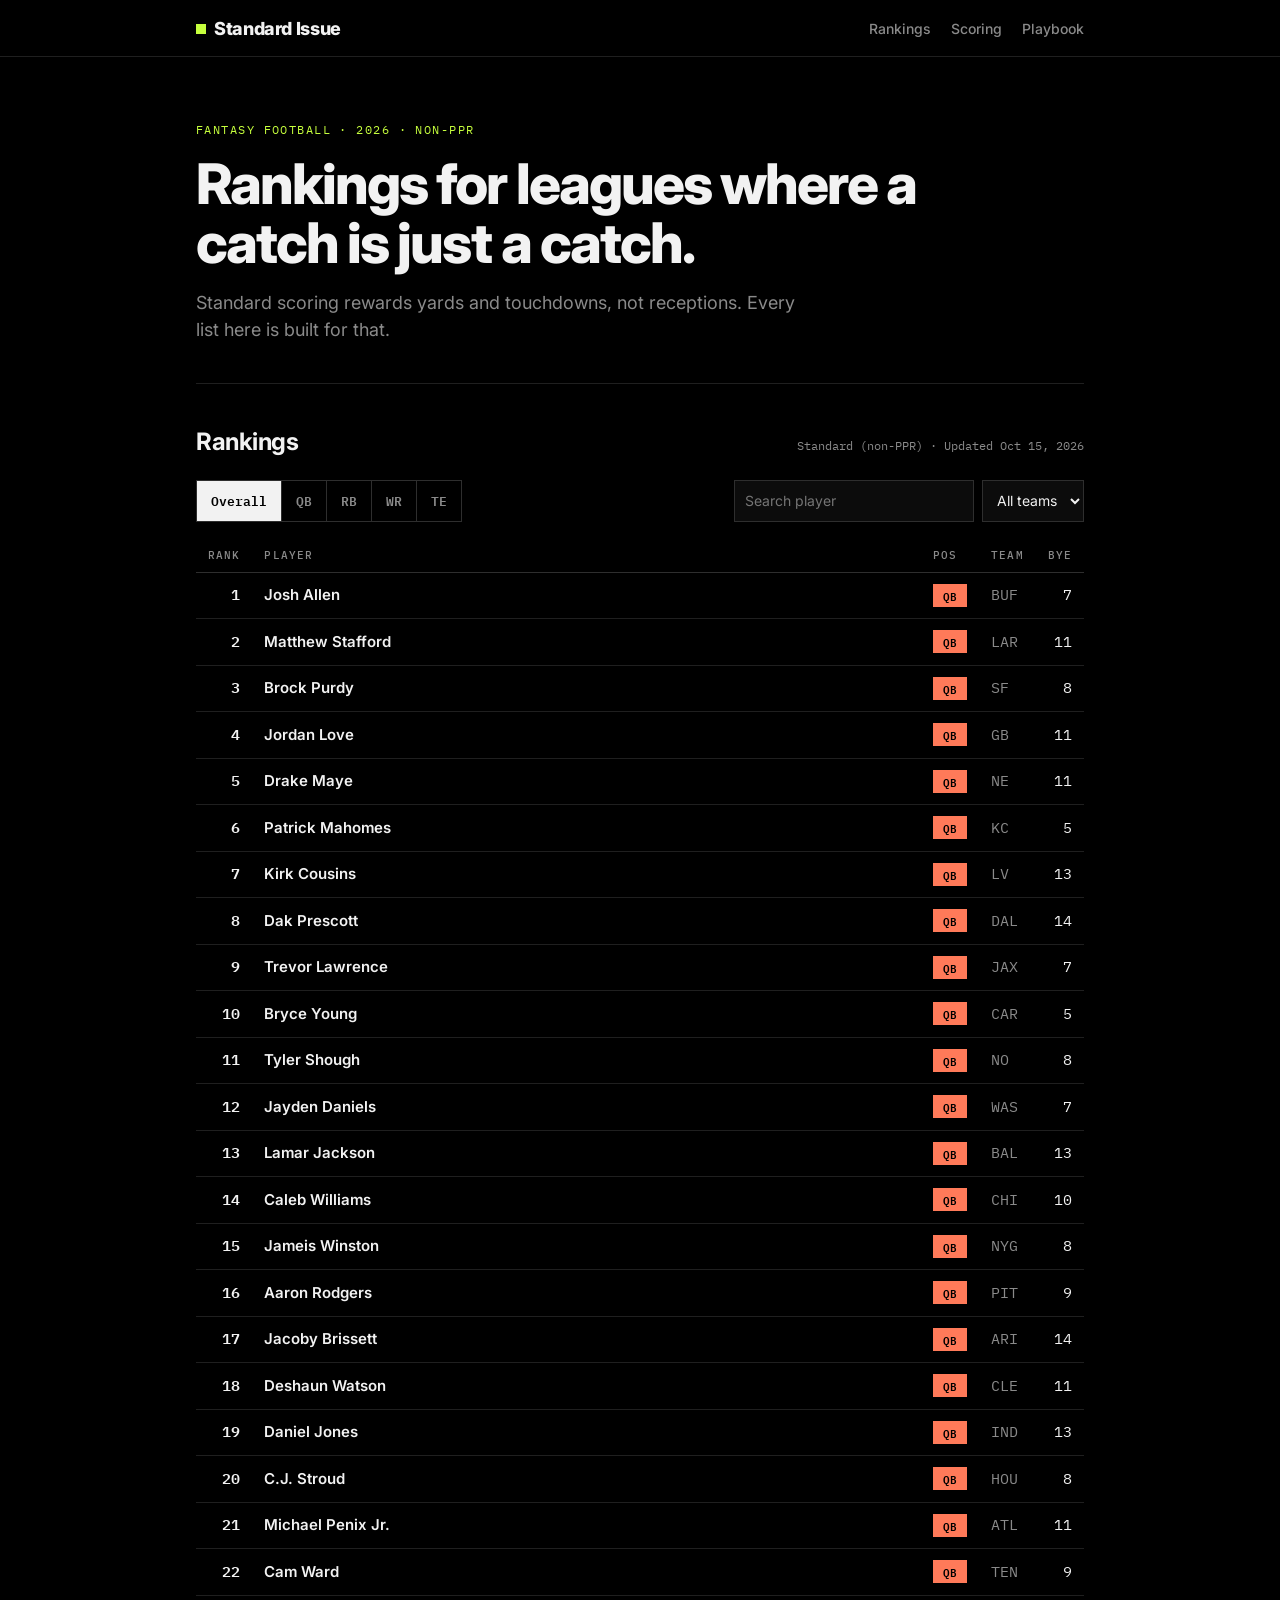
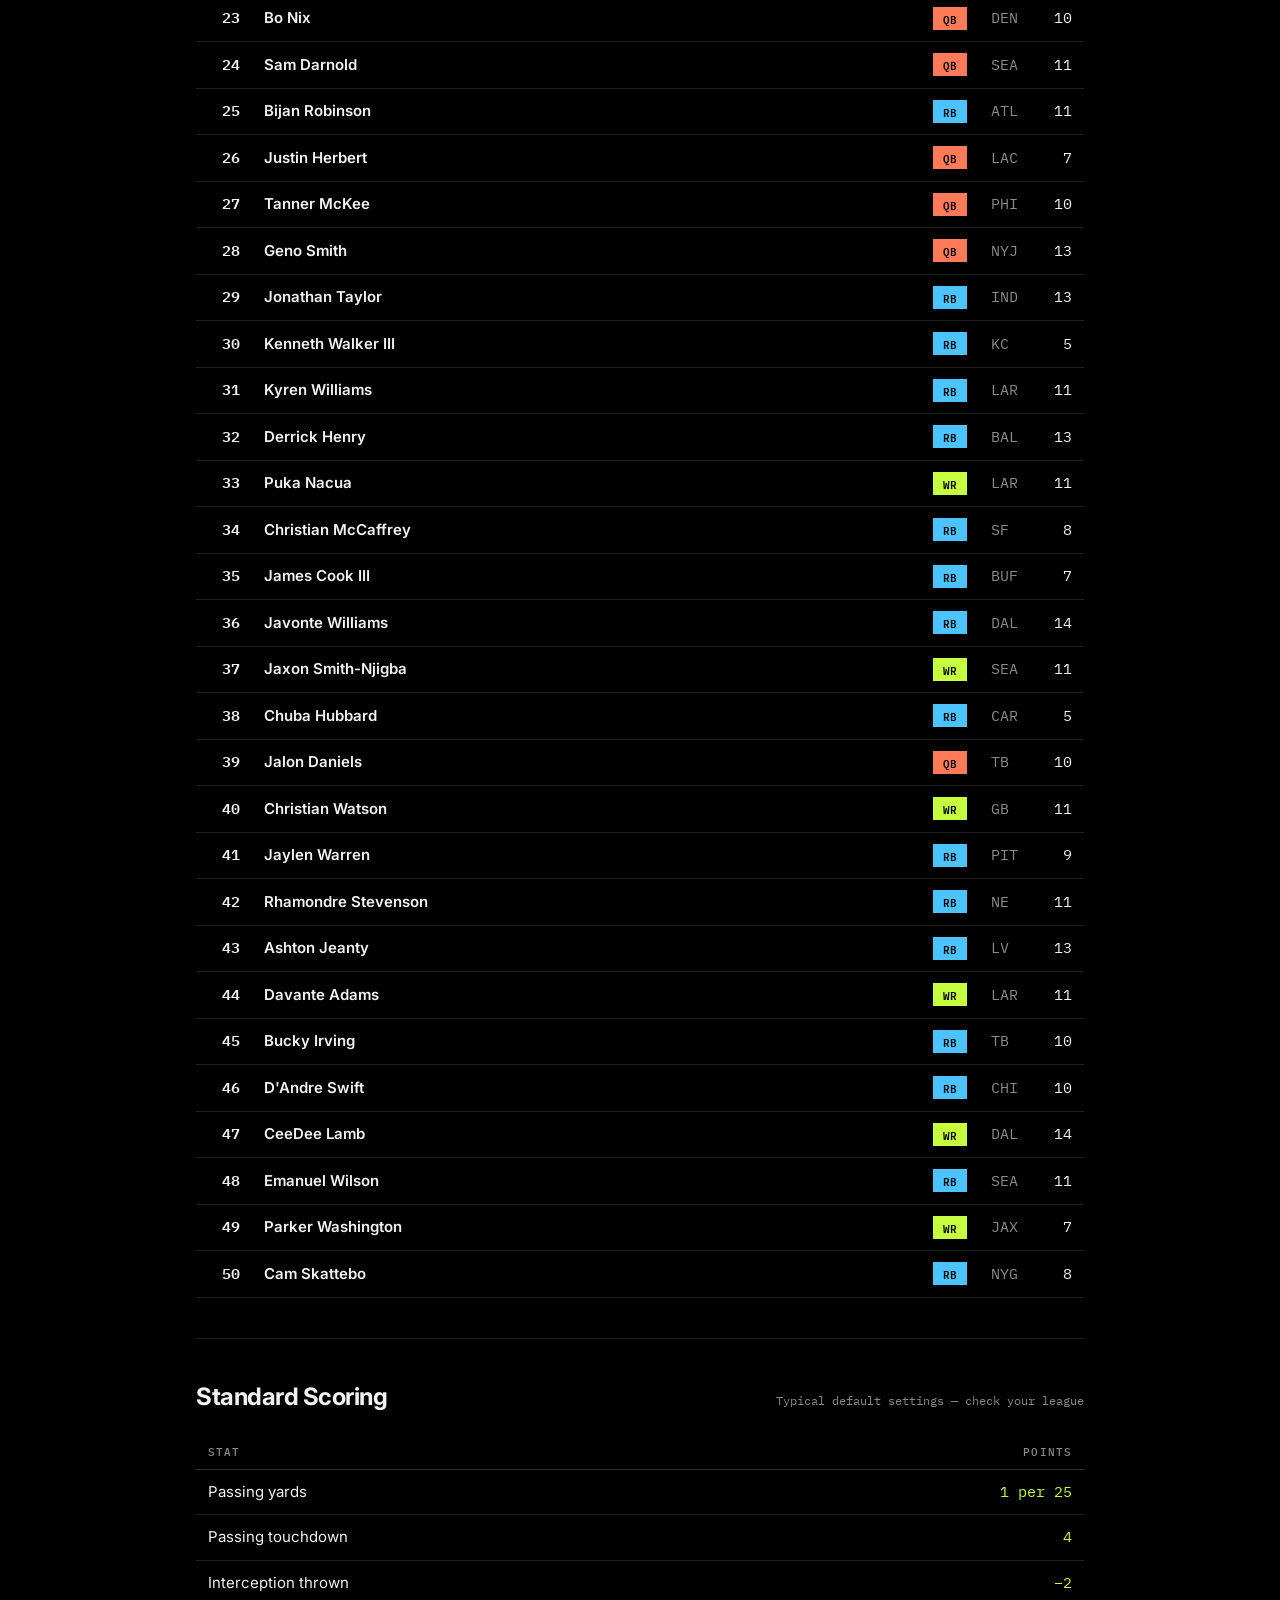
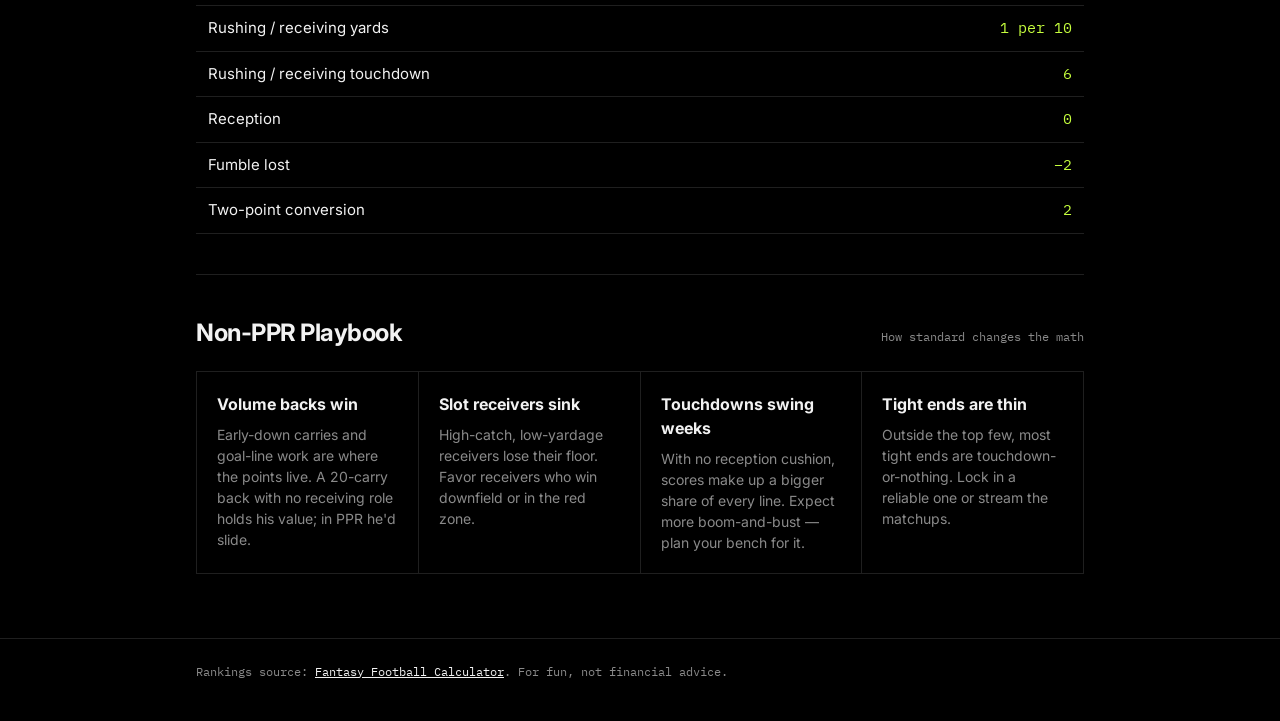
==== index.html @ daacd96c "Standard Issue: non-PPR fantasy rankings site Co-Authored-By: Claude Opus 5.5 <noreply@anthropic.com" ====
<!doctype html>
<html lang="en">
<head>
  <meta charset="utf-8">
  <meta name="viewport" content="width=device-width, initial-scale=1">
  <title>Standard Issue — Non-PPR Fantasy Football Rankings</title>
  <meta name="description" content="Fantasy football rankings and resources for standard (non-PPR) scoring leagues.">
  <link rel="preconnect" href="https://fonts.googleapis.com">
  <link rel="preconnect" href="https://fonts.gstatic.com" crossorigin>
  <link href="https://fonts.googleapis.com/css2?family=IBM+Plex+Mono:wght@400;500;600&family=Inter:wght@400;500;700;800&display=swap" rel="stylesheet">
  <link rel="stylesheet" href="assets/style.css">
</head>
<body>
  <header class="site-header">
    <div class="wrap">
      <a class="brand" href="#rankings">Standard Issue</a>
      <nav>
        <a href="#rankings">Rankings</a>
        <a href="#scoring">Scoring</a>
        <a href="#playbook">Playbook</a>
      </nav>
    </div>
  </header>

  <main class="wrap">
    <section class="hero">
      <p class="eyebrow">Fantasy football · <span id="season">2026</span> · Non-PPR</p>
      <h1>Rankings for leagues where a catch is just a catch.</h1>
      <p class="lede">Standard scoring rewards yards and touchdowns, not receptions. Every list here is built for that.</p>
    </section>

    <section id="rankings" class="block">
      <div class="block-head">
        <h2>Rankings</h2>
        <p class="meta" id="meta">Loading…</p>
      </div>

      <div class="controls">
        <div class="tabs" role="tablist" aria-label="Position">
          <button role="tab" data-pos="ALL" aria-selected="true">Overall</button>
          <button role="tab" data-pos="QB">QB</button>
          <button role="tab" data-pos="RB">RB</button>
          <button role="tab" data-pos="WR">WR</button>
          <button role="tab" data-pos="TE">TE</button>
        </div>
        <div class="filters">
          <input id="search" type="search" placeholder="Search player" aria-label="Search player">
          <select id="team" aria-label="Filter by team"><option value="">All teams</option></select>
        </div>
      </div>

      <div class="table-wrap">
        <table>
          <thead>
            <tr>
              <th class="num">Rank</th>
              <th>Player</th>
              <th class="pos-col">Pos</th>
              <th>Team</th>
              <th class="num">Bye</th>
            </tr>
          </thead>
          <tbody id="rows"></tbody>
        </table>
        <p class="empty" id="empty" hidden>No players match.</p>
      </div>
    </section>

    <section id="scoring" class="block">
      <div class="block-head"><h2>Standard Scoring</h2><p class="meta">Typical default settings — check your league</p></div>
      <div class="table-wrap">
        <table class="scoring">
          <thead><tr><th>Stat</th><th class="num">Points</th></tr></thead>
          <tbody>
            <tr><td>Passing yards</td><td class="num">1 per 25</td></tr>
            <tr><td>Passing touchdown</td><td class="num">4</td></tr>
            <tr><td>Interception thrown</td><td class="num">−2</td></tr>
            <tr><td>Rushing / receiving yards</td><td class="num">1 per 10</td></tr>
            <tr><td>Rushing / receiving touchdown</td><td class="num">6</td></tr>
            <tr><td>Reception</td><td class="num">0</td></tr>
            <tr><td>Fumble lost</td><td class="num">−2</td></tr>
            <tr><td>Two-point conversion</td><td class="num">2</td></tr>
          </tbody>
        </table>
      </div>
    </section>

    <section id="playbook" class="block">
      <div class="block-head"><h2>Non-PPR Playbook</h2><p class="meta">How standard changes the math</p></div>
      <div class="cards">
        <article>
          <h3>Volume backs win</h3>
          <p>Early-down carries and goal-line work are where the points live. A 20-carry back with no receiving role holds his value; in PPR he'd slide.</p>
        </article>
        <article>
          <h3>Slot receivers sink</h3>
          <p>High-catch, low-yardage receivers lose their floor. Favor receivers who win downfield or in the red zone.</p>
        </article>
        <article>
          <h3>Touchdowns swing weeks</h3>
          <p>With no reception cushion, scores make up a bigger share of every line. Expect more boom-and-bust — plan your bench for it.</p>
        </article>
        <article>
          <h3>Tight ends are thin</h3>
          <p>Outside the top few, most tight ends are touchdown-or-nothing. Lock in a reliable one or stream the matchups.</p>
        </article>
      </div>
    </section>
  </main>

  <footer class="site-footer">
    <div class="wrap">
      <p>Rankings source: <a id="source-link" href="#" target="_blank" rel="noopener">—</a>. For fun, not financial advice.</p>
    </div>
  </footer>

  <script src="assets/app.js"></script>
</body>
</html>
---- assets/style.css ----
:root {
  --bg: #000;
  --panel: #0c0c0c;
  --line: #1f1f1f;
  --line-strong: #2e2e2e;
  --text: #f2f2f2;
  --muted: #8a8a8a;
  --accent: #c6ff3d;
  --qb: #ff7a59;
  --rb: #4cc3ff;
  --wr: #c6ff3d;
  --te: #ffcc33;
  --mono: "IBM Plex Mono", ui-monospace, monospace;
  --sans: "Inter", system-ui, -apple-system, sans-serif;
}

* { box-sizing: border-box; }
html { scroll-behavior: smooth; }
body {
  margin: 0;
  background: var(--bg);
  color: var(--text);
  font-family: var(--sans);
  line-height: 1.5;
  -webkit-font-smoothing: antialiased;
}
a { color: inherit; }
.wrap { max-width: 920px; margin: 0 auto; padding: 0 16px; }

/* Header */
.site-header {
  position: sticky; top: 0; z-index: 10;
  background: rgba(0,0,0,.88);
  backdrop-filter: blur(8px);
  border-bottom: 1px solid var(--line);
}
.site-header .wrap { display: flex; align-items: center; justify-content: space-between; height: 56px; }
.brand { font-weight: 800; letter-spacing: -.02em; text-decoration: none; font-size: 18px; }
.brand::before { content: ""; display: inline-block; width: 10px; height: 10px; background: var(--accent); margin-right: 8px; vertical-align: 1px; }
nav { display: flex; gap: 20px; }
nav a { text-decoration: none; color: var(--muted); font-size: 14px; font-weight: 500; }
nav a:hover { color: var(--text); }

/* Hero */
.hero { padding: 64px 0 40px; }
.eyebrow { font-family: var(--mono); font-size: 12px; text-transform: uppercase; letter-spacing: .12em; color: var(--accent); margin: 0 0 16px; }
h1 { font-size: clamp(32px, 6vw, 56px); line-height: 1.05; letter-spacing: -.035em; font-weight: 800; margin: 0 0 16px; max-width: 14em; }
.lede { color: var(--muted); font-size: 18px; max-width: 34em; margin: 0; }

/* Blocks */
.block { padding: 40px 0; border-top: 1px solid var(--line); scroll-margin-top: 56px; }
.block-head { display: flex; align-items: baseline; justify-content: space-between; gap: 16px; flex-wrap: wrap; margin-bottom: 20px; }
h2 { font-size: 24px; letter-spacing: -.02em; margin: 0; }
.meta { font-family: var(--mono); font-size: 12px; color: var(--muted); margin: 0; }

/* Controls */
.controls { display: flex; justify-content: space-between; gap: 12px; flex-wrap: wrap; margin-bottom: 16px; }
.tabs { display: flex; border: 1px solid var(--line-strong); }
.tabs button {
  background: none; border: 0; color: var(--muted);
  font: 600 13px var(--mono); padding: 9px 14px; cursor: pointer;
  border-right: 1px solid var(--line-strong);
}
.tabs button:last-child { border-right: 0; }
.tabs button:hover { color: var(--text); }
.tabs button[aria-selected="true"] { background: var(--text); color: #000; }
.filters { display: flex; gap: 8px; flex: 1; justify-content: flex-end; min-width: 240px; }
input, select {
  background: var(--panel); color: var(--text);
  border: 1px solid var(--line-strong); border-radius: 0;
  font: 14px var(--sans); padding: 8px 10px;
}
input { flex: 1; min-width: 0; max-width: 240px; }
input:focus, select:focus, .tabs button:focus-visible { outline: 2px solid var(--accent); outline-offset: -2px; }

/* Table */
.table-wrap { overflow-x: auto; }
table { width: 100%; border-collapse: collapse; font-size: 15px; }
th {
  text-align: left; font: 500 11px var(--mono); text-transform: uppercase; letter-spacing: .1em;
  color: var(--muted); padding: 10px 12px; border-bottom: 1px solid var(--line-strong);
}
td { padding: 11px 12px; border-bottom: 1px solid var(--line); white-space: nowrap; }
tbody tr:hover td { background: var(--panel); }
.num { text-align: right; font-family: var(--mono); font-variant-numeric: tabular-nums; }
td.rank { font-weight: 600; width: 64px; }
td.player { font-weight: 600; width: 100%; }
td.team { font-family: var(--mono); color: var(--muted); }
.pos {
  display: inline-block; min-width: 34px; text-align: center;
  font: 600 11px var(--mono); padding: 2px 6px; color: #000;
}
.pos.QB { background: var(--qb); } .pos.RB { background: var(--rb); }
.pos.WR { background: var(--wr); } .pos.TE { background: var(--te); }
.tier-break td { border-top: 1px solid var(--line-strong); }
.empty { color: var(--muted); padding: 24px 12px; margin: 0; }
.scoring td.num { color: var(--accent); }

/* Cards */
.cards { display: grid; grid-template-columns: repeat(auto-fit, minmax(200px, 1fr)); gap: 1px; background: var(--line); border: 1px solid var(--line); }
.cards article { background: var(--bg); padding: 20px; }
.cards h3 { font-size: 16px; margin: 0 0 8px; }
.cards p { color: var(--muted); font-size: 14px; margin: 0; }

/* Footer */
.site-footer { border-top: 1px solid var(--line); padding: 24px 0 40px; margin-top: 24px; }
.site-footer p { font-family: var(--mono); font-size: 12px; color: var(--muted); margin: 0; }
.site-footer a { color: var(--text); }

@media (max-width: 600px) {
  nav { gap: 14px; }
  .hero { padding: 40px 0 28px; }
  .filters { justify-content: stretch; min-width: 100%; }
  input { max-width: none; }
  td, th { padding: 10px 8px; }
  .pos-col, td.poscell { display: none; }
}
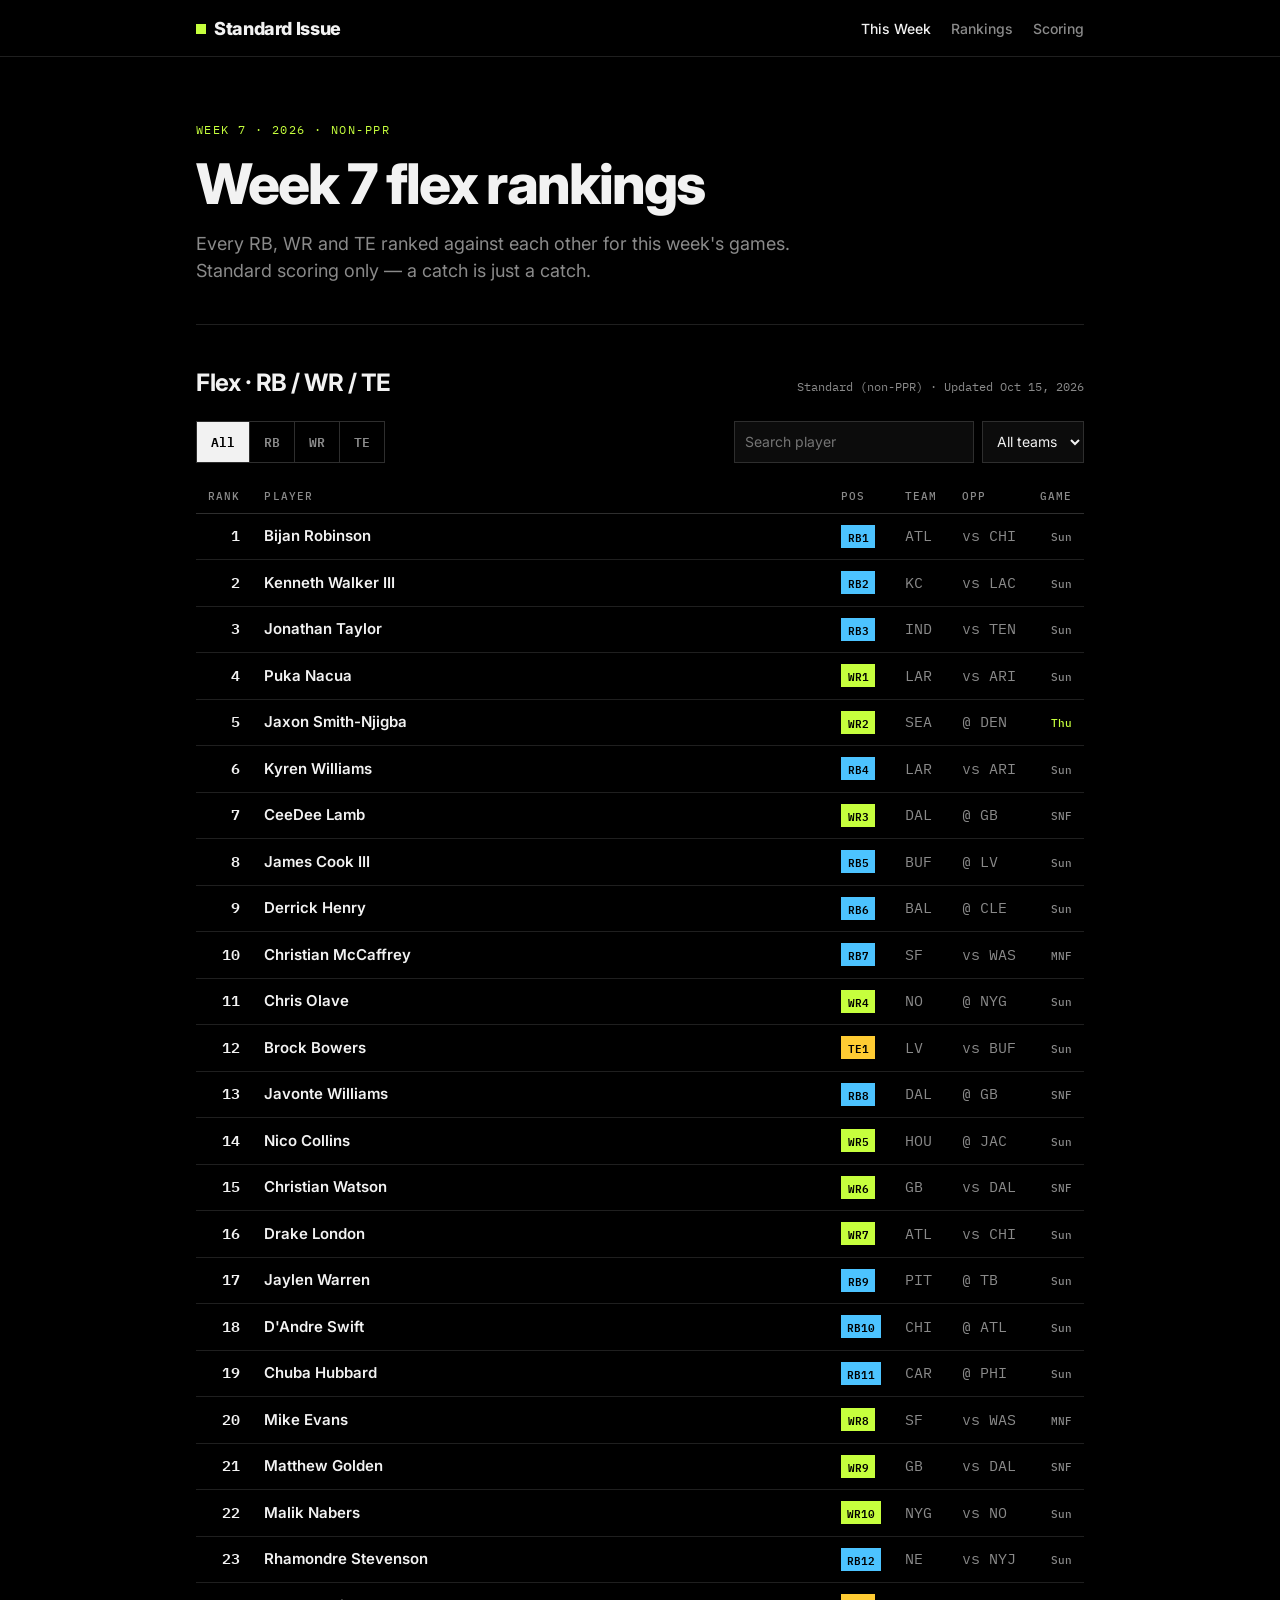
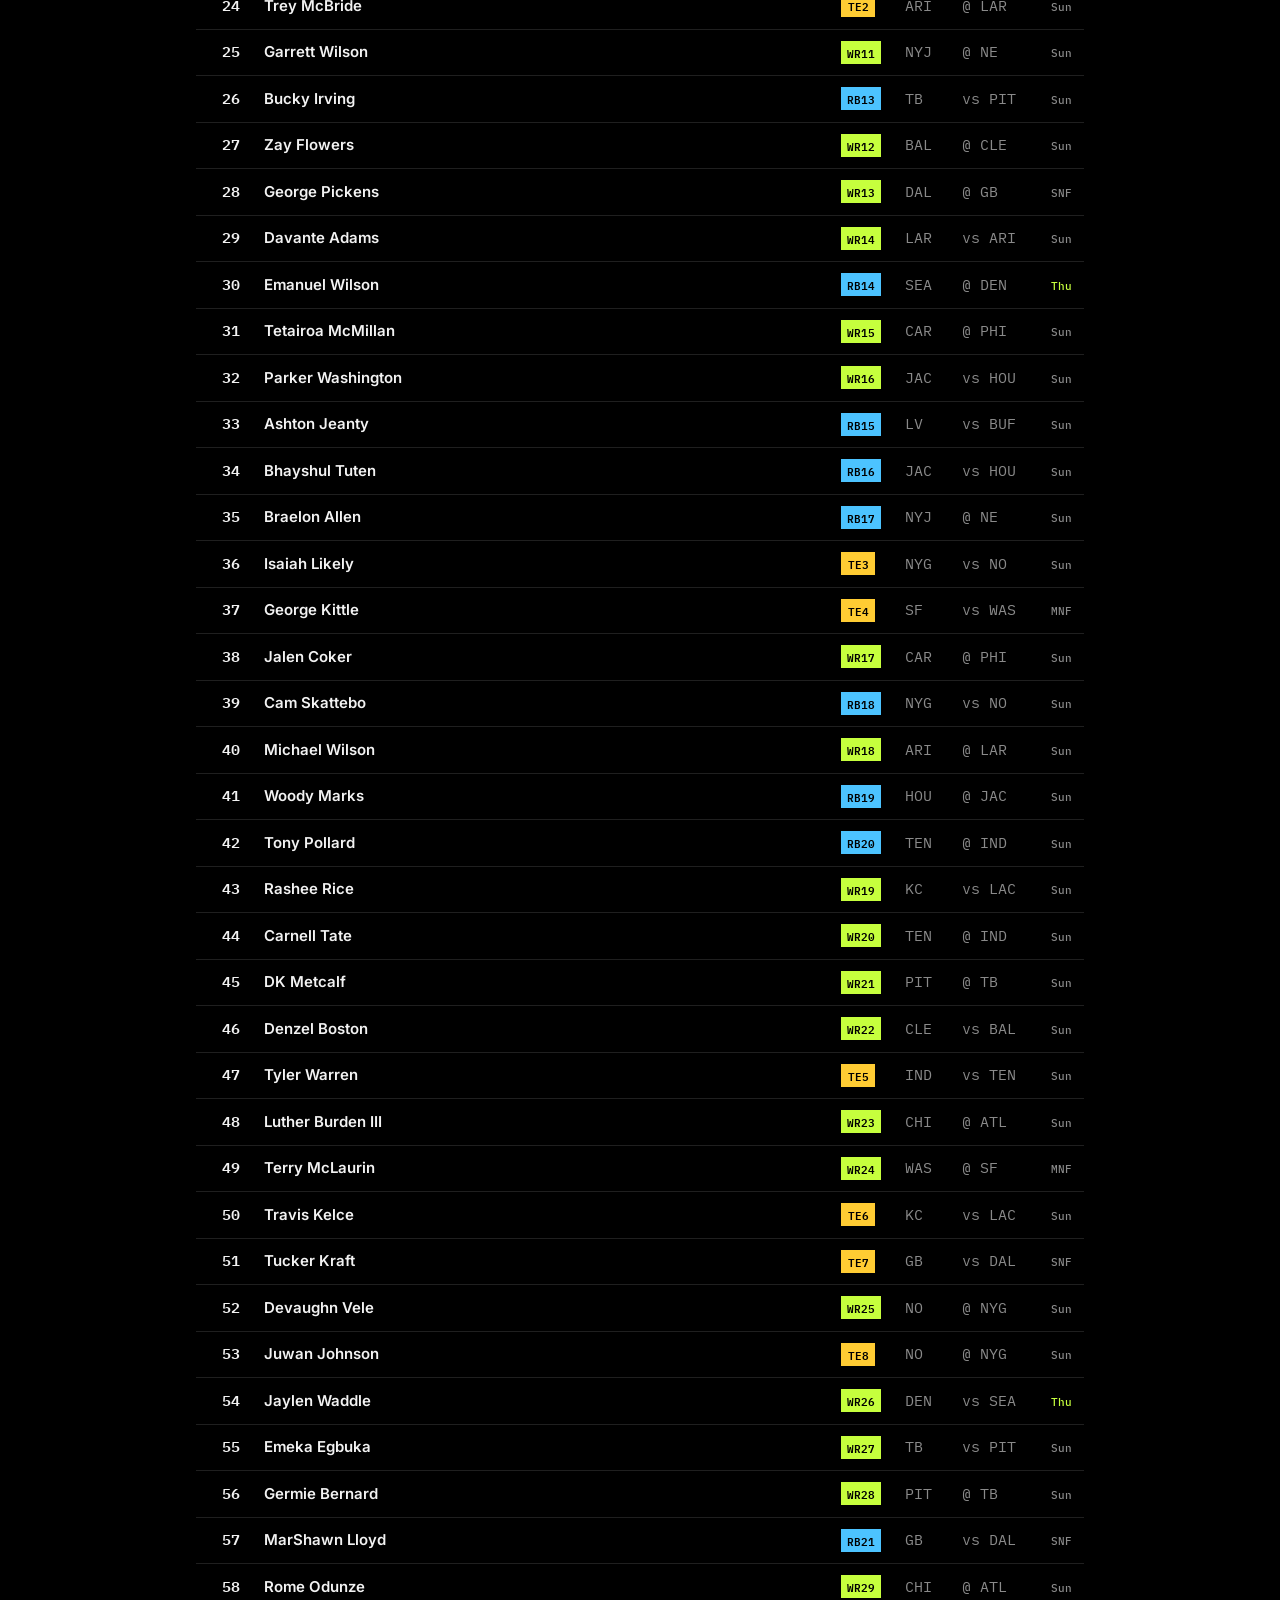
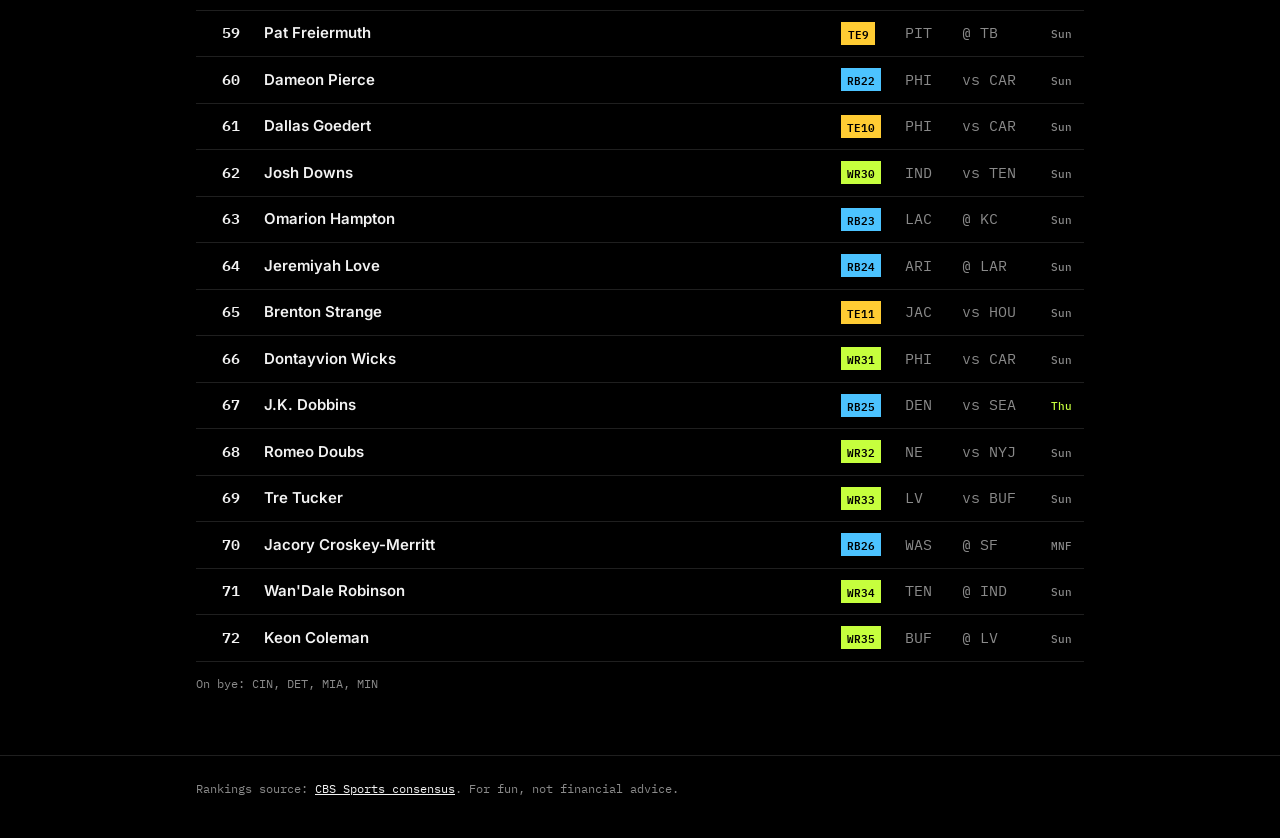
==== commit 9c9b7a8d: "Make weekly flex rankings the landing page; move positional rankings to rankings.html Co-Authored-By" ====
--- a/index.html
+++ b/index.html
@@ -3,8 +3,8 @@
 <head>
   <meta charset="utf-8">
   <meta name="viewport" content="width=device-width, initial-scale=1">
-  <title>Standard Issue — Non-PPR Fantasy Football Rankings</title>
-  <meta name="description" content="Fantasy football rankings and resources for standard (non-PPR) scoring leagues.">
+  <title>Standard Issue — Weekly Flex Rankings (Non-PPR)</title>
+  <meta name="description" content="This week's fantasy football flex rankings (RB/WR/TE) for standard, non-PPR leagues.">
   <link rel="preconnect" href="https://fonts.googleapis.com">
   <link rel="preconnect" href="https://fonts.gstatic.com" crossorigin>
   <link href="https://fonts.googleapis.com/css2?family=IBM+Plex+Mono:wght@400;500;600&family=Inter:wght@400;500;700;800&display=swap" rel="stylesheet">
@@ -13,32 +13,31 @@
 <body>
   <header class="site-header">
     <div class="wrap">
-      <a class="brand" href="#rankings">Standard Issue</a>
+      <a class="brand" href="./">Standard Issue</a>
       <nav>
-        <a href="#rankings">Rankings</a>
-        <a href="#scoring">Scoring</a>
-        <a href="#playbook">Playbook</a>
+        <a href="./" aria-current="page">This Week</a>
+        <a href="rankings.html">Rankings</a>
+        <a href="rankings.html#scoring">Scoring</a>
       </nav>
     </div>
   </header>
 
   <main class="wrap">
     <section class="hero">
-      <p class="eyebrow">Fantasy football · <span id="season">2026</span> · Non-PPR</p>
-      <h1>Rankings for leagues where a catch is just a catch.</h1>
-      <p class="lede">Standard scoring rewards yards and touchdowns, not receptions. Every list here is built for that.</p>
+      <p class="eyebrow"><span id="eyebrow">This week</span> · Non-PPR</p>
+      <h1 id="headline">Flex rankings</h1>
+      <p class="lede">Every RB, WR and TE ranked against each other for this week's games. Standard scoring only — a catch is just a catch.</p>
     </section>
 
-    <section id="rankings" class="block">
+    <section id="flex" class="block">
       <div class="block-head">
-        <h2>Rankings</h2>
+        <h2>Flex · RB / WR / TE</h2>
         <p class="meta" id="meta">Loading…</p>
       </div>
 
       <div class="controls">
         <div class="tabs" role="tablist" aria-label="Position">
-          <button role="tab" data-pos="ALL" aria-selected="true">Overall</button>
-          <button role="tab" data-pos="QB">QB</button>
+          <button role="tab" data-pos="FLEX" aria-selected="true">All</button>
           <button role="tab" data-pos="RB">RB</button>
           <button role="tab" data-pos="WR">WR</button>
           <button role="tab" data-pos="TE">TE</button>
@@ -57,54 +56,15 @@
               <th>Player</th>
               <th class="pos-col">Pos</th>
               <th>Team</th>
-              <th class="num">Bye</th>
+              <th>Opp</th>
+              <th class="num game-col">Game</th>
             </tr>
           </thead>
           <tbody id="rows"></tbody>
         </table>
         <p class="empty" id="empty" hidden>No players match.</p>
       </div>
-    </section>
-
-    <section id="scoring" class="block">
-      <div class="block-head"><h2>Standard Scoring</h2><p class="meta">Typical default settings — check your league</p></div>
-      <div class="table-wrap">
-        <table class="scoring">
-          <thead><tr><th>Stat</th><th class="num">Points</th></tr></thead>
-          <tbody>
-            <tr><td>Passing yards</td><td class="num">1 per 25</td></tr>
-            <tr><td>Passing touchdown</td><td class="num">4</td></tr>
-            <tr><td>Interception thrown</td><td class="num">−2</td></tr>
-            <tr><td>Rushing / receiving yards</td><td class="num">1 per 10</td></tr>
-            <tr><td>Rushing / receiving touchdown</td><td class="num">6</td></tr>
-            <tr><td>Reception</td><td class="num">0</td></tr>
-            <tr><td>Fumble lost</td><td class="num">−2</td></tr>
-            <tr><td>Two-point conversion</td><td class="num">2</td></tr>
-          </tbody>
-        </table>
-      </div>
-    </section>
-
-    <section id="playbook" class="block">
-      <div class="block-head"><h2>Non-PPR Playbook</h2><p class="meta">How standard changes the math</p></div>
-      <div class="cards">
-        <article>
-          <h3>Volume backs win</h3>
-          <p>Early-down carries and goal-line work are where the points live. A 20-carry back with no receiving role holds his value; in PPR he'd slide.</p>
-        </article>
-        <article>
-          <h3>Slot receivers sink</h3>
-          <p>High-catch, low-yardage receivers lose their floor. Favor receivers who win downfield or in the red zone.</p>
-        </article>
-        <article>
-          <h3>Touchdowns swing weeks</h3>
-          <p>With no reception cushion, scores make up a bigger share of every line. Expect more boom-and-bust — plan your bench for it.</p>
-        </article>
-        <article>
-          <h3>Tight ends are thin</h3>
-          <p>Outside the top few, most tight ends are touchdown-or-nothing. Lock in a reliable one or stream the matchups.</p>
-        </article>
-      </div>
+      <p class="note" id="byes"></p>
     </section>
   </main>
 
--- a/assets/style.css
+++ b/assets/style.css
@@ -115,3 +115,12 @@
   td, th { padding: 10px 8px; }
   .pos-col, td.poscell { display: none; }
 }
+
+/* Weekly page additions */
+nav a[aria-current="page"] { color: var(--text); }
+.sub { font: 400 12px var(--mono); color: var(--muted); margin-left: 6px; }
+.day { font: 500 11px var(--mono); color: var(--muted); }
+.day.early { color: var(--accent); }
+.note { font: 12px var(--mono); color: var(--muted); margin: 14px 0 0; }
+.lede a { color: var(--text); }
+@media (max-width: 600px) { .game-col { display: none; } }
